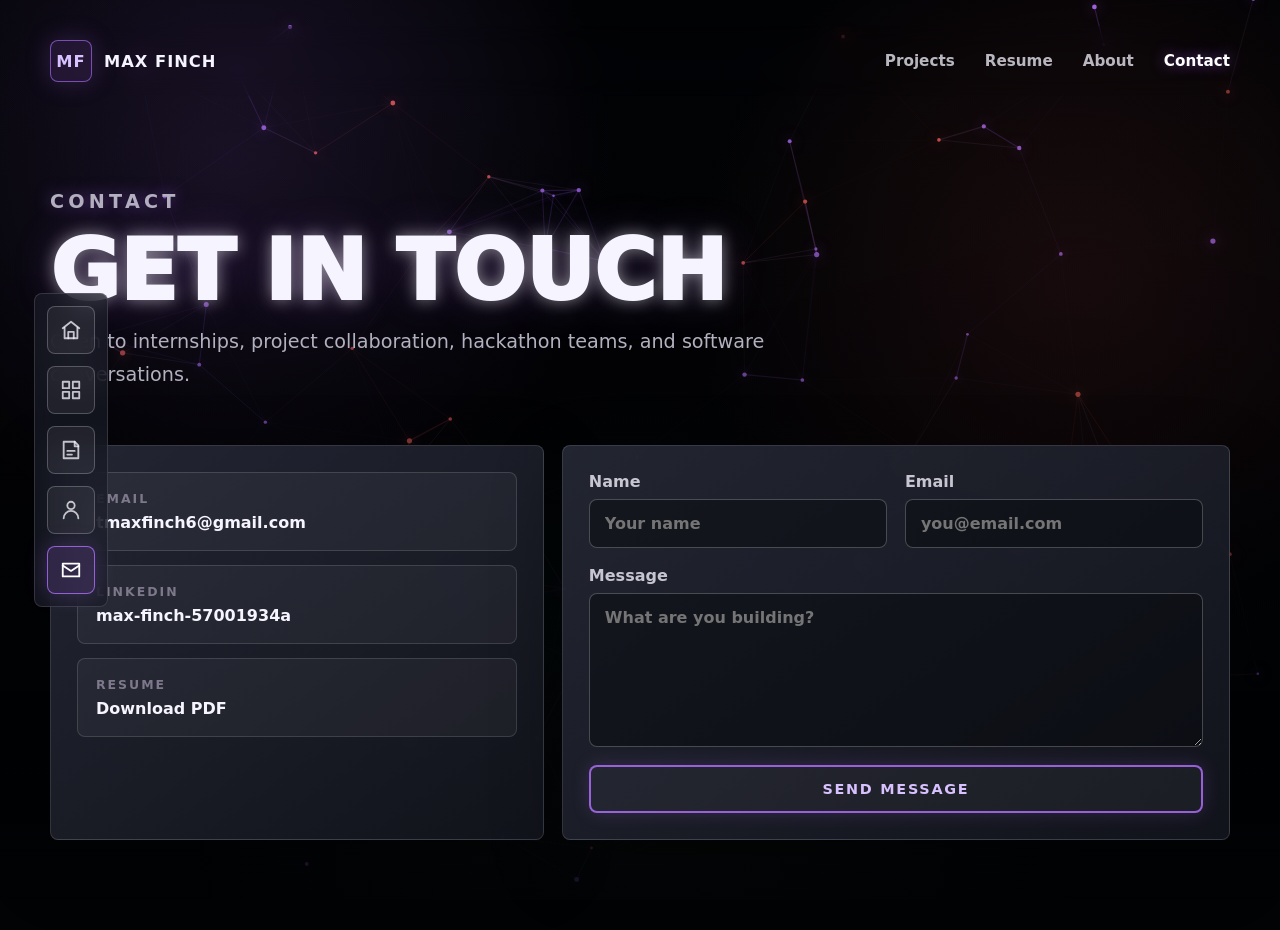
==== contact.html @ 0c6667a9 "Initial portfolio site" ====
<!DOCTYPE html>
<html lang="en">
  <head>
    <meta charset="UTF-8" />
    <meta name="viewport" content="width=device-width, initial-scale=1.0" />
    <title>Contact | Max Finch</title>
    <link rel="stylesheet" href="styles.css" />
  </head>
  <body data-page="contact">
    <canvas id="particle-canvas" aria-hidden="true"></canvas>

    <aside class="side-dock" aria-label="Page navigation">
      <a class="dock-link" href="index.html" aria-label="Home" data-page-link="home"><svg viewBox="0 0 24 24" aria-hidden="true"><path d="m3 10 9-7 9 7"></path><path d="M5 9.5V21h14V9.5"></path><path d="M9 21v-7h6v7"></path></svg></a>
      <a class="dock-link" href="projects.html" aria-label="Projects" data-page-link="projects"><svg viewBox="0 0 24 24" aria-hidden="true"><rect x="3" y="3" width="7" height="7"></rect><rect x="14" y="3" width="7" height="7"></rect><rect x="3" y="14" width="7" height="7"></rect><rect x="14" y="14" width="7" height="7"></rect></svg></a>
      <a class="dock-link" href="resume.html" aria-label="Resume" data-page-link="resume"><svg viewBox="0 0 24 24" aria-hidden="true"><path d="M8 3h8l4 4v14H4V3h4z"></path><path d="M16 3v5h4"></path><path d="M8 13h8"></path><path d="M8 17h5"></path></svg></a>
      <a class="dock-link" href="about.html" aria-label="About" data-page-link="about"><svg viewBox="0 0 24 24" aria-hidden="true"><path d="M20 21a8 8 0 0 0-16 0"></path><circle cx="12" cy="7" r="4"></circle></svg></a>
      <a class="dock-link" href="contact.html" aria-label="Contact" data-page-link="contact"><svg viewBox="0 0 24 24" aria-hidden="true"><rect x="3" y="5" width="18" height="14"></rect><path d="m3 7 9 6 9-6"></path></svg></a>
    </aside>

    <main class="site-shell page-shell">
      <nav class="top-nav">
        <a class="brand" href="index.html"><span class="brand-mark">MF</span><span>Max Finch</span></a>
        <div class="nav-links" aria-label="Primary navigation">
          <a href="projects.html" data-page-link="projects">Projects</a>
          <a href="resume.html" data-page-link="resume">Resume</a>
          <a href="about.html" data-page-link="about">About</a>
          <a href="contact.html" data-page-link="contact">Contact</a>
        </div>
      </nav>

      <header class="page-header">
        <p class="eyebrow">Contact</p>
        <h1>Get in touch</h1>
        <p>Open to internships, project collaboration, hackathon teams, and software conversations.</p>
      </header>

      <section class="contact-grid">
        <div class="contact-card">
          <a class="contact-link" href="mailto:tmaxfinch6@gmail.com">
            <span>Email</span>
            <strong>tmaxfinch6@gmail.com</strong>
          </a>
          <a class="contact-link" href="https://www.linkedin.com/in/max-finch-57001934a" target="_blank" rel="noreferrer">
            <span>LinkedIn</span>
            <strong>max-finch-57001934a</strong>
          </a>
          <a class="contact-link" href="assets/max-finch-resume.pdf" download>
            <span>Resume</span>
            <strong>Download PDF</strong>
          </a>
        </div>

        <form class="message-card" id="contact-form">
          <label>
            Name
            <input type="text" name="name" placeholder="Your name" autocomplete="name" />
          </label>
          <label>
            Email
            <input type="email" name="email" placeholder="you@email.com" autocomplete="email" />
          </label>
          <label class="full-field">
            Message
            <textarea name="message" rows="5" placeholder="What are you building?"></textarea>
          </label>
          <button class="button primary full-field" type="submit">Send Message</button>
        </form>
      </section>
    </main>

    <script src="particles.js"></script>
    <script src="app.js"></script>
  </body>
</html>
---- styles.css ----
:root {
  color-scheme: dark;
  --bg: #020305;
  --panel: rgba(18, 21, 30, 0.88);
  --panel-strong: rgba(36, 40, 53, 0.9);
  --text: #f6f4ff;
  --muted: #b3b0bf;
  --soft: #7d788b;
  --line: rgba(246, 244, 255, 0.14);
  --line-strong: rgba(246, 244, 255, 0.24);
  --purple: #b270ff;
  --purple-soft: #d8c1ff;
  --red: #ff625c;
  --amber: #f3b35b;
  --green: #79d9a2;
}

* {
  box-sizing: border-box;
}

html {
  scroll-behavior: smooth;
  overscroll-behavior-y: none;
}

body {
  margin: 0;
  min-height: 100vh;
  overflow-x: hidden;
  overscroll-behavior-y: none;
  background: var(--bg);
  color: var(--text);
  font-family: Inter, ui-sans-serif, system-ui, -apple-system, BlinkMacSystemFont, "Segoe UI", sans-serif;
}

body::before {
  position: fixed;
  inset: 0;
  z-index: 1;
  pointer-events: none;
  content: "";
  background:
    linear-gradient(rgba(2, 3, 5, 0.04), rgba(2, 3, 5, 0.86)),
    radial-gradient(circle at 18% 18%, rgba(178, 112, 255, 0.16), transparent 24rem),
    radial-gradient(circle at 84% 32%, rgba(255, 98, 92, 0.12), transparent 24rem),
    radial-gradient(circle at 50% 92%, rgba(121, 217, 162, 0.08), transparent 28rem);
}

a {
  color: inherit;
}

button,
input,
textarea {
  font: inherit;
}

#particle-canvas {
  position: fixed;
  inset: 0;
  z-index: 0;
  width: 100%;
  height: 100%;
  display: block;
  background: #020305;
}

.site-shell {
  position: relative;
  z-index: 2;
  width: min(1180px, calc(100% - 48px));
  min-height: 100vh;
  margin: 0 auto;
  padding: 26px 0 72px;
}

.home-shell {
  min-height: 100vh;
}

.page-shell {
  padding-bottom: clamp(56px, 8vw, 90px);
}

.top-nav {
  position: sticky;
  top: 0;
  z-index: 3;
  display: flex;
  align-items: center;
  justify-content: space-between;
  gap: 24px;
  min-height: 70px;
  padding: 12px 0;
  backdrop-filter: blur(12px);
}

.brand,
.nav-links a,
.button,
.dock-link,
.contact-link,
.linked-card,
.visual-link {
  text-decoration: none;
}

.brand {
  display: inline-flex;
  align-items: center;
  gap: 12px;
  font-size: 1.02rem;
  font-weight: 850;
  letter-spacing: 0.06em;
  text-transform: uppercase;
}

.brand-mark {
  display: grid;
  width: 42px;
  height: 42px;
  place-items: center;
  border: 1px solid rgba(178, 112, 255, 0.62);
  border-radius: 8px;
  color: var(--purple-soft);
  background: rgba(178, 112, 255, 0.12);
  box-shadow: 0 0 26px rgba(178, 112, 255, 0.22);
}

.nav-links {
  display: flex;
  align-items: center;
  gap: clamp(14px, 3vw, 30px);
}

.nav-links a {
  color: rgba(246, 244, 255, 0.74);
  font-size: 0.95rem;
  font-weight: 700;
  transition: color 160ms ease, text-shadow 160ms ease;
}

.nav-links a:hover,
.nav-links a:focus-visible,
.nav-links a.is-active {
  color: #ffffff;
  text-shadow: 0 0 14px rgba(178, 112, 255, 0.56);
}

.side-dock {
  position: fixed;
  top: 50%;
  left: clamp(14px, 3vw, 34px);
  z-index: 4;
  display: grid;
  gap: 12px;
  padding: 12px;
  border: 1px solid var(--line);
  border-radius: 8px;
  background: rgba(24, 27, 38, 0.72);
  backdrop-filter: blur(14px);
  transform: translateY(-50%);
}

.dock-link {
  display: grid;
  width: 48px;
  height: 48px;
  place-items: center;
  border: 1px solid var(--line-strong);
  border-radius: 8px;
  color: rgba(246, 244, 255, 0.76);
  background: rgba(246, 244, 255, 0.06);
  transition: background 160ms ease, border-color 160ms ease, color 160ms ease, box-shadow 160ms ease;
}

.dock-link svg {
  width: 22px;
  height: 22px;
  fill: none;
  stroke: currentColor;
  stroke-width: 2;
  stroke-linecap: round;
  stroke-linejoin: round;
}

.dock-link:hover,
.dock-link:focus-visible,
.dock-link.is-active {
  border-color: rgba(178, 112, 255, 0.78);
  color: #ffffff;
  background: rgba(178, 112, 255, 0.16);
  box-shadow: 0 0 22px rgba(178, 112, 255, 0.24);
}

.section-block {
  scroll-margin-top: 86px;
  padding: clamp(56px, 8vw, 98px) 0;
}

.hero {
  min-height: calc(100vh - 72px);
  display: grid;
  grid-template-columns: minmax(0, 1.15fr) minmax(320px, 0.85fr);
  align-items: center;
  gap: clamp(28px, 5vw, 64px);
  padding-top: 36px;
}

.home-hero {
  min-height: min(760px, calc(100vh - 72px));
  padding-top: 18px;
}

.eyebrow,
.panel-label,
.card-kicker {
  margin: 0 0 14px;
  color: var(--purple);
  font-size: 0.78rem;
  font-weight: 850;
  letter-spacing: 0.22em;
  text-transform: uppercase;
  text-shadow: 0 0 16px rgba(178, 112, 255, 0.5);
}

h1,
h2,
h3,
h4,
p {
  margin-top: 0;
}

h1 {
  max-width: 900px;
  margin-bottom: 0;
  font-size: clamp(3rem, 6.2vw, 5.4rem);
  line-height: 0.92;
  font-weight: 950;
  letter-spacing: 0;
  text-transform: uppercase;
  text-wrap: balance;
  text-shadow:
    0 0 16px rgba(255, 255, 255, 0.48),
    0 0 44px rgba(178, 112, 255, 0.24);
}

.home-hero h1 {
  font-size: clamp(3.7rem, 7.4vw, 5.9rem);
}

.intro {
  max-width: 720px;
  margin: 28px 0 0;
  color: var(--muted);
  font-size: clamp(1.04rem, 1.8vw, 1.28rem);
  line-height: 1.72;
}

.compact-intro {
  max-width: 600px;
  font-size: clamp(1.05rem, 1.8vw, 1.22rem);
}

.actions {
  display: flex;
  flex-wrap: wrap;
  gap: 16px;
  margin-top: 38px;
}

.button {
  display: inline-flex;
  align-items: center;
  justify-content: center;
  min-height: 48px;
  min-width: 150px;
  border: 2px solid var(--line);
  border-radius: 8px;
  padding: 12px 18px;
  color: var(--text);
  background: rgba(246, 244, 255, 0.04);
  font-size: 0.9rem;
  font-weight: 850;
  letter-spacing: 0.12em;
  text-transform: uppercase;
  cursor: pointer;
  transition: border-color 160ms ease, box-shadow 160ms ease, transform 160ms ease, background 160ms ease;
}

.button:hover,
.button:focus-visible {
  transform: translateY(-2px);
}

.primary {
  border-color: rgba(178, 112, 255, 0.82);
  color: var(--purple-soft);
  box-shadow: 0 0 18px rgba(178, 112, 255, 0.18);
}

.primary:hover,
.primary:focus-visible {
  background: rgba(178, 112, 255, 0.1);
  box-shadow: 0 0 28px rgba(178, 112, 255, 0.42);
}

.secondary {
  border-color: rgba(255, 98, 92, 0.76);
  color: #ffb2ad;
  box-shadow: 0 0 18px rgba(255, 98, 92, 0.14);
}

.secondary:hover,
.secondary:focus-visible {
  background: rgba(255, 98, 92, 0.08);
  box-shadow: 0 0 28px rgba(255, 98, 92, 0.36);
}

.compact {
  min-width: 138px;
}

.identity-panel,
.project-card,
.timeline-card,
.about-card,
.contact-card,
.message-card {
  border: 1px solid var(--line);
  border-radius: 8px;
  background: linear-gradient(145deg, rgba(39, 43, 56, 0.88), rgba(20, 22, 31, 0.88));
  box-shadow: 0 24px 70px rgba(0, 0, 0, 0.28);
  backdrop-filter: blur(10px);
}

.identity-panel {
  padding: clamp(22px, 4vw, 34px);
}

.identity-panel h2 {
  margin-bottom: 14px;
  font-size: clamp(1.7rem, 3vw, 2.35rem);
}

.identity-panel p {
  color: var(--muted);
  line-height: 1.7;
}

.stat-grid {
  display: grid;
  grid-template-columns: repeat(2, minmax(0, 1fr));
  gap: 12px;
  margin-top: 28px;
}

.stat-grid div {
  min-height: 92px;
  padding: 16px;
  border: 1px solid var(--line);
  border-radius: 8px;
  background: rgba(246, 244, 255, 0.045);
}

.stat-grid strong {
  display: block;
  color: #ffffff;
  font-size: 1.45rem;
}

.stat-grid span {
  display: block;
  margin-top: 6px;
  color: var(--muted);
  font-size: 0.92rem;
}

.home-pages {
  display: grid;
  grid-template-columns: repeat(4, minmax(0, 1fr));
  gap: 14px;
  margin-top: -28px;
  padding-bottom: 34px;
}

.page-card {
  min-height: 168px;
  padding: 22px;
  border: 1px solid var(--line);
  border-radius: 8px;
  color: inherit;
  text-decoration: none;
  background: linear-gradient(145deg, rgba(39, 43, 56, 0.78), rgba(20, 22, 31, 0.78));
  transition: border-color 160ms ease, box-shadow 160ms ease, transform 160ms ease;
}

.page-card:hover,
.page-card:focus-visible {
  border-color: rgba(178, 112, 255, 0.72);
  box-shadow: 0 0 28px rgba(178, 112, 255, 0.18);
  transform: translateY(-3px);
}

.page-card span {
  display: block;
  margin-bottom: 26px;
  color: var(--purple);
  font-size: 0.78rem;
  font-weight: 900;
  letter-spacing: 0.18em;
}

.page-card strong {
  display: block;
  margin-bottom: 8px;
  font-size: 1.28rem;
}

.page-card p {
  margin-bottom: 0;
  color: var(--muted);
  line-height: 1.55;
}

.page-header {
  max-width: 960px;
  padding: clamp(54px, 8vw, 90px) 0 34px;
}

.page-header h1 {
  margin-bottom: 16px;
  font-size: clamp(3.1rem, 6.6vw, 5.4rem);
}

.page-header p {
  max-width: 760px;
  color: var(--muted);
  font-size: clamp(1rem, 1.6vw, 1.2rem);
  line-height: 1.7;
}

.section-heading {
  max-width: 820px;
  margin-bottom: 32px;
}

.section-heading h2 {
  margin-bottom: 14px;
  font-size: clamp(2.5rem, 6vw, 5rem);
  line-height: 0.98;
}

.section-heading p {
  color: var(--muted);
  font-size: clamp(1rem, 1.5vw, 1.16rem);
  line-height: 1.68;
}

.split-heading {
  max-width: none;
  display: flex;
  align-items: end;
  justify-content: space-between;
  gap: 24px;
}

.project-grid {
  display: grid;
  grid-template-columns: repeat(2, minmax(0, 1fr));
  gap: 18px;
}

.sub-project-grid {
  margin-top: 18px;
}

.showcase-card {
  display: grid;
  grid-template-columns: minmax(300px, 0.78fr) minmax(0, 1.22fr);
  overflow: hidden;
  border: 1px solid var(--line);
  border-radius: 8px;
  background: linear-gradient(145deg, rgba(39, 43, 56, 0.88), rgba(20, 22, 31, 0.88));
  box-shadow: 0 24px 70px rgba(0, 0, 0, 0.28);
  backdrop-filter: blur(10px);
}

.linked-card {
  color: inherit;
  transition: border-color 160ms ease, box-shadow 160ms ease, transform 160ms ease;
}

.linked-card:hover,
.linked-card:focus-visible {
  border-color: rgba(178, 112, 255, 0.72);
  box-shadow: 0 0 34px rgba(178, 112, 255, 0.22);
  transform: translateY(-2px);
}

.showcase-card .project-visual {
  min-height: 520px;
  border-right: 1px solid var(--line);
  border-bottom: 0;
}

.showcase-copy {
  align-self: center;
  padding: clamp(28px, 5vw, 54px);
}

.showcase-copy h2 {
  margin-bottom: 16px;
  font-size: clamp(2.4rem, 5vw, 4.8rem);
  line-height: 0.96;
}

.showcase-copy p {
  color: var(--muted);
  font-size: clamp(1rem, 1.4vw, 1.16rem);
  line-height: 1.72;
}

.metric-row {
  display: grid;
  grid-template-columns: repeat(3, minmax(0, 1fr));
  gap: 12px;
  margin: 26px 0;
}

.metric-row div {
  padding: 16px;
  border: 1px solid var(--line);
  border-radius: 8px;
  background: rgba(246, 244, 255, 0.045);
}

.metric-row strong {
  display: block;
  color: #ffffff;
  font-size: 1.5rem;
}

.metric-row span {
  display: block;
  margin-top: 6px;
  color: var(--muted);
  font-size: 0.9rem;
}

.project-card {
  min-height: 100%;
  overflow: hidden;
}

.feature-card {
  grid-row: span 2;
}

.project-visual {
  min-height: 230px;
  border-bottom: 1px solid var(--line);
  background:
    linear-gradient(rgba(246, 244, 255, 0.045) 1px, transparent 1px),
    linear-gradient(90deg, rgba(246, 244, 255, 0.045) 1px, transparent 1px),
    radial-gradient(circle at 30% 30%, rgba(178, 112, 255, 0.36), transparent 15rem),
    #141823;
  background-size: 28px 28px, 28px 28px, auto, auto;
}

.app-shot-visual {
  align-items: center;
  justify-items: center;
  padding: 28px;
}

.app-store-shot {
  display: block;
  width: min(100%, 300px);
  max-height: 680px;
  border: 1px solid rgba(246, 244, 255, 0.18);
  border-radius: 8px;
  object-fit: cover;
  object-position: top center;
  box-shadow: 0 0 44px rgba(178, 112, 255, 0.24);
}

.image-visual {
  padding: 0;
}

.image-visual img {
  display: block;
  width: 100%;
  height: 100%;
  min-height: 300px;
  object-fit: cover;
  object-position: center;
}

.feature-card .project-visual {
  min-height: 420px;
}

.project-copy {
  padding: 24px;
}

.project-copy h3,
.timeline-card h2,
.timeline-card h3,
.about-card h2,
.about-card h3 {
  margin-bottom: 12px;
  font-size: 1.45rem;
}

.project-copy p,
.about-card p {
  color: var(--muted);
  line-height: 1.65;
}

.clean-list {
  display: grid;
  gap: 8px;
  margin: 18px 0 0;
  padding: 0;
  color: rgba(246, 244, 255, 0.82);
  list-style: none;
}

.clean-list li {
  position: relative;
  padding-left: 18px;
}

.clean-list li::before {
  position: absolute;
  left: 0;
  top: 0.62em;
  width: 7px;
  height: 7px;
  border-radius: 50%;
  content: "";
  background: var(--red);
  box-shadow: 0 0 12px rgba(255, 98, 92, 0.5);
}

.phone-visual,
.focus-visual,
.shelf-visual {
  display: grid;
  place-items: center;
  position: relative;
}

.phone-shell {
  width: min(250px, 72%);
  aspect-ratio: 0.56;
  padding: 18px;
  border: 2px solid rgba(246, 244, 255, 0.28);
  border-radius: 8px;
  background: linear-gradient(180deg, rgba(12, 14, 22, 0.92), rgba(34, 24, 46, 0.94));
  box-shadow: 0 0 42px rgba(178, 112, 255, 0.26);
}

.phone-top {
  width: 64px;
  height: 8px;
  margin: 0 auto 22px;
  border-radius: 99px;
  background: rgba(246, 244, 255, 0.24);
}

.pick-card {
  height: 78px;
  margin-bottom: 14px;
  border: 1px solid rgba(246, 244, 255, 0.16);
  border-radius: 8px;
  background:
    linear-gradient(90deg, rgba(255, 98, 92, 0.75), transparent 4px),
    linear-gradient(135deg, rgba(246, 244, 255, 0.14), rgba(246, 244, 255, 0.04));
}

.pick-card.hot {
  background:
    linear-gradient(90deg, rgba(178, 112, 255, 0.9), transparent 4px),
    linear-gradient(135deg, rgba(246, 244, 255, 0.18), rgba(246, 244, 255, 0.05));
}

.pick-card.small {
  height: 52px;
}

.camera-frame {
  display: grid;
  width: min(260px, 74%);
  aspect-ratio: 1.28;
  place-items: center;
  border: 2px solid rgba(121, 217, 162, 0.7);
  border-radius: 8px;
  background: rgba(121, 217, 162, 0.08);
  box-shadow: 0 0 34px rgba(121, 217, 162, 0.18);
}

.camera-frame span {
  width: 82px;
  height: 82px;
  border: 2px solid rgba(246, 244, 255, 0.64);
  border-radius: 50%;
  box-shadow: 0 0 0 22px rgba(178, 112, 255, 0.1);
}

.scan-line {
  position: absolute;
  width: min(310px, 82%);
  height: 3px;
  background: rgba(255, 98, 92, 0.74);
  box-shadow: 0 0 18px rgba(255, 98, 92, 0.72);
  animation: scan 2.5s ease-in-out infinite;
}

.shelf-visual {
  grid-template-columns: repeat(4, 34px);
  gap: 12px;
}

.shelf-visual span {
  width: 34px;
  border-radius: 6px;
  background: linear-gradient(180deg, var(--purple), var(--red));
  box-shadow: 0 0 20px rgba(178, 112, 255, 0.28);
}

.shelf-visual span:nth-child(1) {
  height: 132px;
}

.shelf-visual span:nth-child(2) {
  height: 98px;
  background: linear-gradient(180deg, var(--amber), var(--red));
}

.shelf-visual span:nth-child(3) {
  height: 150px;
}

.shelf-visual span:nth-child(4) {
  height: 112px;
  background: linear-gradient(180deg, var(--green), var(--purple));
}

@keyframes scan {
  0%,
  100% {
    transform: translateY(-72px);
  }

  50% {
    transform: translateY(72px);
  }
}

.resume-layout {
  display: grid;
  grid-template-columns: repeat(2, minmax(0, 1fr));
  gap: 18px;
}

.timeline-card {
  padding: 26px;
}

.wide-card {
  grid-column: 1 / -1;
}

.timeline-item {
  display: flex;
  align-items: start;
  justify-content: space-between;
  gap: 20px;
  padding: 22px 0;
  border-top: 1px solid var(--line);
}

.timeline-item:first-of-type {
  margin-top: 6px;
}

.timeline-item h4 {
  margin-bottom: 6px;
  font-size: 1.15rem;
}

.timeline-item h3 {
  margin-bottom: 6px;
  font-size: 1.15rem;
}

.timeline-item p,
.skill-groups p,
.muted-copy {
  margin-bottom: 0;
  color: var(--muted);
  line-height: 1.6;
}

.timeline-item time {
  flex: 0 0 auto;
  color: var(--soft);
  font-weight: 800;
  white-space: nowrap;
}

.skill-groups {
  display: grid;
  gap: 18px;
  padding-top: 14px;
  border-top: 1px solid var(--line);
}

.skill-groups h3,
.skill-groups h4 {
  margin-bottom: 4px;
  color: var(--purple-soft);
  font-size: 1rem;
}

.about-grid {
  display: grid;
  grid-template-columns: repeat(3, minmax(0, 1fr));
  gap: 18px;
}

.about-header {
  padding-bottom: 24px;
}

.interest-row {
  display: flex;
  flex-wrap: wrap;
  gap: 10px;
  margin-top: 28px;
}

.interest-row span {
  border: 1px solid var(--line-strong);
  border-radius: 999px;
  padding: 8px 14px;
  color: rgba(246, 244, 255, 0.82);
  background: rgba(246, 244, 255, 0.055);
  font-size: 0.92rem;
  font-weight: 800;
}

.about-dashboard {
  display: grid;
  grid-template-columns: 0.9fr 1fr 1.15fr;
  grid-auto-flow: dense;
  align-items: start;
  gap: 18px;
}

.about-tile {
  min-height: 220px;
  border: 1px solid var(--line);
  border-radius: 8px;
  padding: 24px;
  overflow: hidden;
  background: linear-gradient(145deg, rgba(39, 43, 56, 0.88), rgba(20, 22, 31, 0.88));
  box-shadow: 0 24px 70px rgba(0, 0, 0, 0.28);
  backdrop-filter: blur(10px);
}

.about-tile h2 {
  margin-bottom: 10px;
  font-size: clamp(1.35rem, 2vw, 1.85rem);
}

.about-tile p {
  margin-bottom: 0;
  color: var(--muted);
  line-height: 1.62;
}

.tile-header {
  display: flex;
  align-items: center;
  justify-content: space-between;
  gap: 16px;
  margin-bottom: 18px;
}

.tile-header .card-kicker {
  margin-bottom: 0;
}

.tile-header a,
.tile-header span {
  color: var(--muted);
  font-weight: 850;
  text-decoration: none;
}

.tile-header a:hover,
.tile-header a:focus-visible {
  color: #ffffff;
  text-shadow: 0 0 14px rgba(178, 112, 255, 0.54);
}

.visual-link {
  display: inline-block;
  color: inherit;
  border-radius: 8px;
}

.visual-link:focus-visible {
  outline: 3px solid rgba(178, 112, 255, 0.65);
  outline-offset: 4px;
}

.profile-tile {
  grid-row: span 2;
  display: grid;
  min-height: 560px;
  padding: 0;
}

.profile-tile img {
  width: 100%;
  height: 430px;
  object-fit: cover;
  object-position: center;
  border-bottom: 1px solid var(--line);
}

.profile-tile div {
  padding: 24px;
}

.reading-tile img {
  width: 100%;
  max-height: 360px;
  margin-bottom: 18px;
  border: 1px solid var(--line);
  border-radius: 8px;
  background: rgba(4, 5, 8, 0.35);
  object-fit: contain;
  object-position: center;
}

.album-art,
.creator-mark,
.profile-art {
  display: grid;
  width: 116px;
  height: 116px;
  place-items: center;
  margin-bottom: 18px;
  border: 1px solid var(--line-strong);
  border-radius: 8px;
  color: #ffffff;
  font-size: 1.6rem;
  font-weight: 950;
  letter-spacing: 0.08em;
  transition: transform 160ms ease, box-shadow 160ms ease;
}

.profile-art {
  display: block;
  object-fit: cover;
}

.visual-link:hover .album-art,
.visual-link:hover .creator-mark,
.visual-link:hover .profile-art,
.visual-link:focus-visible .album-art,
.visual-link:focus-visible .creator-mark,
.visual-link:focus-visible .profile-art {
  transform: translateY(-2px);
  box-shadow: 0 0 28px rgba(178, 112, 255, 0.28);
}

.aphex-art {
  background:
    radial-gradient(circle at 30% 28%, rgba(255, 98, 92, 0.82), transparent 26%),
    radial-gradient(circle at 70% 72%, rgba(178, 112, 255, 0.82), transparent 30%),
    linear-gradient(135deg, rgba(246, 244, 255, 0.12), rgba(4, 5, 8, 0.88));
}

.creator-mark {
  background:
    linear-gradient(rgba(246, 244, 255, 0.07) 1px, transparent 1px),
    linear-gradient(90deg, rgba(246, 244, 255, 0.07) 1px, transparent 1px),
    radial-gradient(circle at 70% 30%, rgba(121, 217, 162, 0.45), transparent 40%),
    rgba(178, 112, 255, 0.16);
  background-size: 18px 18px, 18px 18px, auto, auto;
}

.tracket-mark {
  background:
    radial-gradient(circle at 50% 32%, rgba(121, 217, 162, 0.52), transparent 18%),
    linear-gradient(rgba(246, 244, 255, 0.09) 1px, transparent 1px),
    linear-gradient(90deg, rgba(246, 244, 255, 0.09) 1px, transparent 1px),
    linear-gradient(135deg, rgba(22, 80, 73, 0.92), rgba(76, 43, 130, 0.92));
  background-size: auto, 16px 16px, 16px 16px, auto;
}

.code-mark {
  background:
    linear-gradient(135deg, rgba(255, 98, 92, 0.62), rgba(178, 112, 255, 0.34)),
    #141823;
}

.building-tile {
  position: relative;
  min-height: 280px;
}

.skate-track {
  position: absolute;
  right: 22px;
  bottom: 22px;
  left: 22px;
  height: 86px;
  border: 1px solid var(--line);
  border-radius: 8px;
  background:
    linear-gradient(rgba(246, 244, 255, 0.05) 1px, transparent 1px),
    linear-gradient(90deg, rgba(246, 244, 255, 0.05) 1px, transparent 1px),
    rgba(4, 5, 8, 0.18);
  background-size: 24px 24px, 24px 24px, auto;
}

.skate-track span {
  position: absolute;
  bottom: 24px;
  width: 58px;
  height: 6px;
  border-radius: 999px;
  background: var(--purple);
  box-shadow: 0 0 18px rgba(178, 112, 255, 0.6);
}

.skate-track span:nth-child(1) {
  left: 12%;
}

.skate-track span:nth-child(2) {
  left: 44%;
  background: var(--red);
}

.skate-track span:nth-child(3) {
  left: 72%;
}

.map-tile {
  grid-column: span 2;
  min-height: 440px;
}

.travel-map {
  position: relative;
  min-height: 330px;
  margin-top: 20px;
  border: 1px solid rgba(178, 112, 255, 0.34);
  border-radius: 8px;
  overflow: hidden;
  background: #21173b;
}

.travel-map .leaflet-tile {
  filter: hue-rotate(48deg) saturate(0.78) brightness(0.74) contrast(1.18);
}

.travel-map .leaflet-control-container {
  font-family: inherit;
}

.travel-map .leaflet-control-zoom {
  overflow: hidden;
  border: 1px solid rgba(246, 244, 255, 0.28);
  border-radius: 8px;
  box-shadow: 0 0 18px rgba(0, 0, 0, 0.28);
}

.travel-map .leaflet-control-zoom a {
  width: 38px;
  height: 38px;
  border: 0;
  border-bottom: 1px solid rgba(246, 244, 255, 0.28);
  color: #ffffff;
  background: rgba(56, 39, 104, 0.86);
  font-size: 1.3rem;
  line-height: 38px;
}

.travel-map .leaflet-control-zoom a:last-child {
  border-bottom: 0;
}

.travel-map .leaflet-control-attribution {
  background: rgba(22, 18, 38, 0.72);
  color: rgba(246, 244, 255, 0.72);
}

.travel-map .leaflet-control-attribution a {
  color: var(--purple-soft);
}

.travel-pin {
  display: block;
  width: 22px;
  height: 22px;
  border: 3px solid #ffffff;
  border-radius: 50%;
  background: #11131c;
  box-shadow: 0 0 0 4px rgba(178, 112, 255, 0.35), 0 0 22px rgba(178, 112, 255, 0.72);
}

.leaflet-popup-content-wrapper,
.leaflet-popup-tip {
  color: var(--text);
  background: rgba(24, 27, 38, 0.96);
  border: 1px solid var(--line);
}

.about-card {
  min-height: 260px;
  padding: 26px;
}

.contact-grid {
  display: grid;
  grid-template-columns: 0.85fr 1.15fr;
  gap: 18px;
}

.contact-card,
.message-card {
  padding: 26px;
}

.contact-card {
  display: grid;
  align-content: start;
  gap: 14px;
}

.contact-link {
  display: grid;
  gap: 7px;
  padding: 18px;
  border: 1px solid var(--line);
  border-radius: 8px;
  background: rgba(246, 244, 255, 0.045);
  transition: border-color 160ms ease, box-shadow 160ms ease, transform 160ms ease;
}

.contact-link:hover,
.contact-link:focus-visible {
  border-color: rgba(178, 112, 255, 0.72);
  box-shadow: 0 0 22px rgba(178, 112, 255, 0.16);
  transform: translateY(-2px);
}

.contact-link span {
  color: var(--soft);
  font-size: 0.78rem;
  font-weight: 850;
  letter-spacing: 0.16em;
  text-transform: uppercase;
}

.contact-link strong {
  overflow-wrap: anywhere;
}

.message-card {
  display: grid;
  grid-template-columns: repeat(2, minmax(0, 1fr));
  gap: 18px;
}

label {
  display: grid;
  gap: 8px;
  color: rgba(246, 244, 255, 0.78);
  font-weight: 800;
}

input,
textarea {
  width: 100%;
  border: 1px solid var(--line-strong);
  border-radius: 8px;
  padding: 14px 15px;
  color: var(--text);
  background: rgba(4, 5, 8, 0.42);
  outline: none;
  transition: border-color 160ms ease, box-shadow 160ms ease;
}

textarea {
  resize: vertical;
  min-height: 154px;
}

input:focus,
textarea:focus {
  border-color: rgba(178, 112, 255, 0.82);
  box-shadow: 0 0 0 4px rgba(178, 112, 255, 0.12);
}

.full-field {
  grid-column: 1 / -1;
}

@media (max-width: 1120px) {
  .side-dock {
    left: 12px;
  }

  .site-shell {
    width: min(100% - 36px, 1040px);
  }
}

@media (max-width: 900px) {
  .hero,
  .project-grid,
  .resume-layout,
  .about-grid,
  .about-dashboard,
  .contact-grid,
  .home-pages,
  .showcase-card {
    grid-template-columns: 1fr;
  }

  .feature-card {
    grid-row: auto;
  }

  .feature-card .project-visual {
    min-height: 320px;
  }

  .side-dock {
    top: auto;
    bottom: 16px;
    left: 50%;
    display: flex;
    transform: translateX(-50%);
  }

  .dock-link {
    width: 44px;
    height: 44px;
  }

  .site-shell {
    padding-bottom: 110px;
  }

  .showcase-card .project-visual {
    min-height: 360px;
    border-right: 0;
    border-bottom: 1px solid var(--line);
  }

  .home-pages {
    margin-top: 0;
  }

  .profile-tile,
  .map-tile {
    grid-column: auto;
    grid-row: auto;
  }

  .profile-tile {
    min-height: auto;
  }

  .profile-tile img {
    height: min(520px, 78vw);
  }
}

@media (max-width: 640px) {
  .site-shell {
    width: min(100% - 28px, 560px);
    padding-top: 12px;
  }

  .top-nav {
    align-items: flex-start;
    flex-direction: column;
    min-height: 108px;
  }

  .nav-links {
    width: 100%;
    justify-content: space-between;
    gap: 10px;
  }

  .nav-links a {
    font-size: 0.86rem;
  }

  .section-block {
    padding: 54px 0;
  }

  .hero {
    min-height: auto;
    padding-top: 42px;
  }

  h1 {
    font-size: clamp(2.8rem, 14vw, 4.8rem);
  }

  .home-hero h1,
  .page-header h1 {
    font-size: clamp(3.2rem, 16vw, 5rem);
  }

  .actions,
  .split-heading {
    align-items: stretch;
    flex-direction: column;
  }

  .button {
    width: 100%;
  }

  .stat-grid,
  .message-card,
  .metric-row {
    grid-template-columns: 1fr;
  }

  .timeline-item {
    display: grid;
  }

  .timeline-item time {
    white-space: normal;
  }

  .side-dock {
    width: calc(100% - 28px);
    justify-content: space-between;
  }

  .about-tile {
    padding: 20px;
  }

  .map-tile {
    min-height: 360px;
  }

  .travel-map {
    min-height: 260px;
  }
}
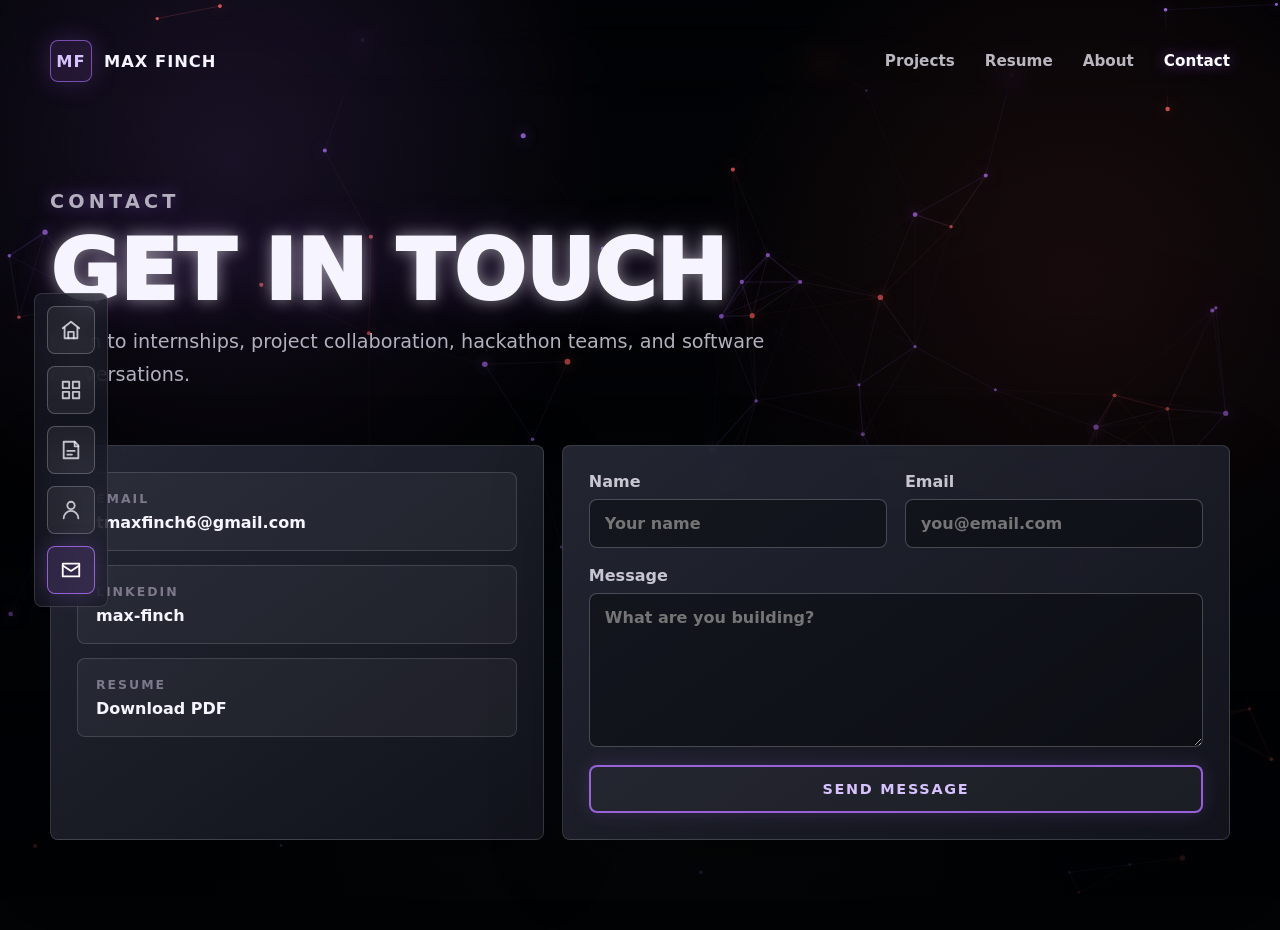
==== commit f4bc46ca: "new linked in link" ====
--- a/contact.html
+++ b/contact.html
@@ -40,9 +40,9 @@
             <span>Email</span>
             <strong>tmaxfinch6@gmail.com</strong>
           </a>
-          <a class="contact-link" href="https://www.linkedin.com/in/max-finch-57001934a" target="_blank" rel="noreferrer">
+          <a class="contact-link" href="https://www.linkedin.com/in/max-finch" target="_blank" rel="noreferrer">
             <span>LinkedIn</span>
-            <strong>max-finch-57001934a</strong>
+            <strong>max-finch</strong>
           </a>
           <a class="contact-link" href="assets/max-finch-resume.pdf" download>
             <span>Resume</span>
--- a/styles.css
+++ b/styles.css
@@ -1065,9 +1065,157 @@
   min-height: 440px;
 }
 
+.leaflet-container {
+  position: relative;
+  overflow: hidden;
+  outline-style: none;
+  touch-action: pan-x pan-y;
+}
+
+.leaflet-pane,
+.leaflet-map-pane,
+.leaflet-tile,
+.leaflet-marker-icon,
+.leaflet-marker-shadow,
+.leaflet-tile-container,
+.leaflet-pane > svg,
+.leaflet-pane > canvas,
+.leaflet-zoom-box,
+.leaflet-image-layer,
+.leaflet-layer {
+  position: absolute;
+  left: 0;
+  top: 0;
+}
+
+.leaflet-tile,
+.leaflet-marker-icon,
+.leaflet-marker-shadow {
+  user-select: none;
+  -webkit-user-drag: none;
+}
+
+.leaflet-tile {
+  width: 256px;
+  height: 256px;
+  max-width: none !important;
+  max-height: none !important;
+}
+
+.leaflet-control {
+  position: relative;
+  z-index: 800;
+  pointer-events: auto;
+}
+
+.leaflet-pane {
+  z-index: 400;
+}
+
+.leaflet-tile-pane {
+  z-index: 200;
+}
+
+.leaflet-overlay-pane {
+  z-index: 400;
+}
+
+.leaflet-shadow-pane {
+  z-index: 500;
+}
+
+.leaflet-marker-pane {
+  z-index: 600;
+}
+
+.leaflet-tooltip-pane {
+  z-index: 650;
+}
+
+.leaflet-popup-pane {
+  z-index: 700;
+}
+
+.leaflet-marker-icon,
+.leaflet-marker-shadow,
+.leaflet-interactive {
+  pointer-events: auto;
+}
+
+.leaflet-marker-icon {
+  cursor: pointer;
+}
+
+.leaflet-top,
+.leaflet-bottom {
+  position: absolute;
+  z-index: 1000;
+  pointer-events: none;
+}
+
+.leaflet-top {
+  top: 12px;
+}
+
+.leaflet-bottom {
+  bottom: 0;
+}
+
+.leaflet-left {
+  left: 12px;
+}
+
+.leaflet-right {
+  right: 12px;
+}
+
+.leaflet-top .leaflet-control {
+  margin-top: 0;
+}
+
+.leaflet-left .leaflet-control {
+  margin-left: 0;
+}
+
+.leaflet-popup {
+  position: absolute;
+  text-align: center;
+  margin-bottom: 20px;
+}
+
+.leaflet-popup-content-wrapper {
+  padding: 1px;
+  text-align: left;
+  border-radius: 8px;
+}
+
+.leaflet-popup-content {
+  margin: 12px 14px;
+  line-height: 1.4;
+}
+
+.leaflet-popup-tip-container {
+  width: 40px;
+  height: 20px;
+  position: absolute;
+  left: 50%;
+  margin-left: -20px;
+  overflow: hidden;
+  pointer-events: none;
+}
+
+.leaflet-popup-tip {
+  width: 14px;
+  height: 14px;
+  padding: 1px;
+  margin: -8px auto 0;
+  transform: rotate(45deg);
+}
+
 .travel-map {
   position: relative;
-  min-height: 330px;
+  height: 520px;
+  min-height: 420px;
   margin-top: 20px;
   border: 1px solid rgba(178, 112, 255, 0.34);
   border-radius: 8px;
@@ -1129,6 +1277,114 @@
   color: var(--text);
   background: rgba(24, 27, 38, 0.96);
   border: 1px solid var(--line);
+}
+
+.leaflet-tooltip {
+  border: 1px solid rgba(178, 112, 255, 0.55);
+  border-radius: 8px;
+  padding: 8px 10px;
+  color: #ffffff;
+  background: rgba(24, 27, 38, 0.94);
+  box-shadow: 0 0 18px rgba(178, 112, 255, 0.24);
+  font-family: inherit;
+  font-weight: 850;
+}
+
+.leaflet-tooltip::before {
+  border-top-color: rgba(178, 112, 255, 0.55);
+}
+
+.travel-popup {
+  width: 260px;
+}
+
+.travel-popup h3 {
+  margin: 0 0 12px;
+  color: #ffffff;
+  font-size: 1.1rem;
+}
+
+.travel-slides {
+  position: relative;
+  min-height: 168px;
+  border: 1px solid var(--line);
+  border-radius: 8px;
+  overflow: hidden;
+  background:
+    linear-gradient(rgba(246, 244, 255, 0.07) 1px, transparent 1px),
+    linear-gradient(90deg, rgba(246, 244, 255, 0.07) 1px, transparent 1px),
+    rgba(4, 5, 8, 0.36);
+  background-size: 18px 18px, 18px 18px, auto;
+}
+
+.travel-slide {
+  display: none;
+  margin: 0;
+}
+
+.travel-slide.is-active {
+  display: block;
+}
+
+.travel-slide img {
+  display: block;
+  width: 100%;
+  height: 168px;
+  object-fit: cover;
+}
+
+.travel-slide figcaption {
+  padding: 9px 11px;
+  color: var(--muted);
+  font-size: 0.88rem;
+  line-height: 1.35;
+}
+
+.travel-empty {
+  min-height: 168px;
+  display: grid;
+  align-content: center;
+  justify-items: center;
+  gap: 7px;
+  padding: 18px;
+  text-align: center;
+}
+
+.travel-empty strong {
+  color: var(--purple-soft);
+}
+
+.travel-empty span {
+  color: var(--muted);
+  font-size: 0.9rem;
+}
+
+.travel-popup-controls {
+  display: grid;
+  grid-template-columns: 1fr auto 1fr;
+  align-items: center;
+  gap: 10px;
+  margin-top: 10px;
+}
+
+.travel-popup-controls button {
+  border: 1px solid var(--line);
+  border-radius: 8px;
+  padding: 7px 9px;
+  color: #ffffff;
+  background: rgba(178, 112, 255, 0.14);
+  cursor: pointer;
+}
+
+.travel-popup-controls button:hover,
+.travel-popup-controls button:focus-visible {
+  border-color: rgba(178, 112, 255, 0.72);
+}
+
+.travel-popup-controls span {
+  color: var(--muted);
+  font-size: 0.84rem;
+  font-weight: 850;
 }
 
 .about-card {
